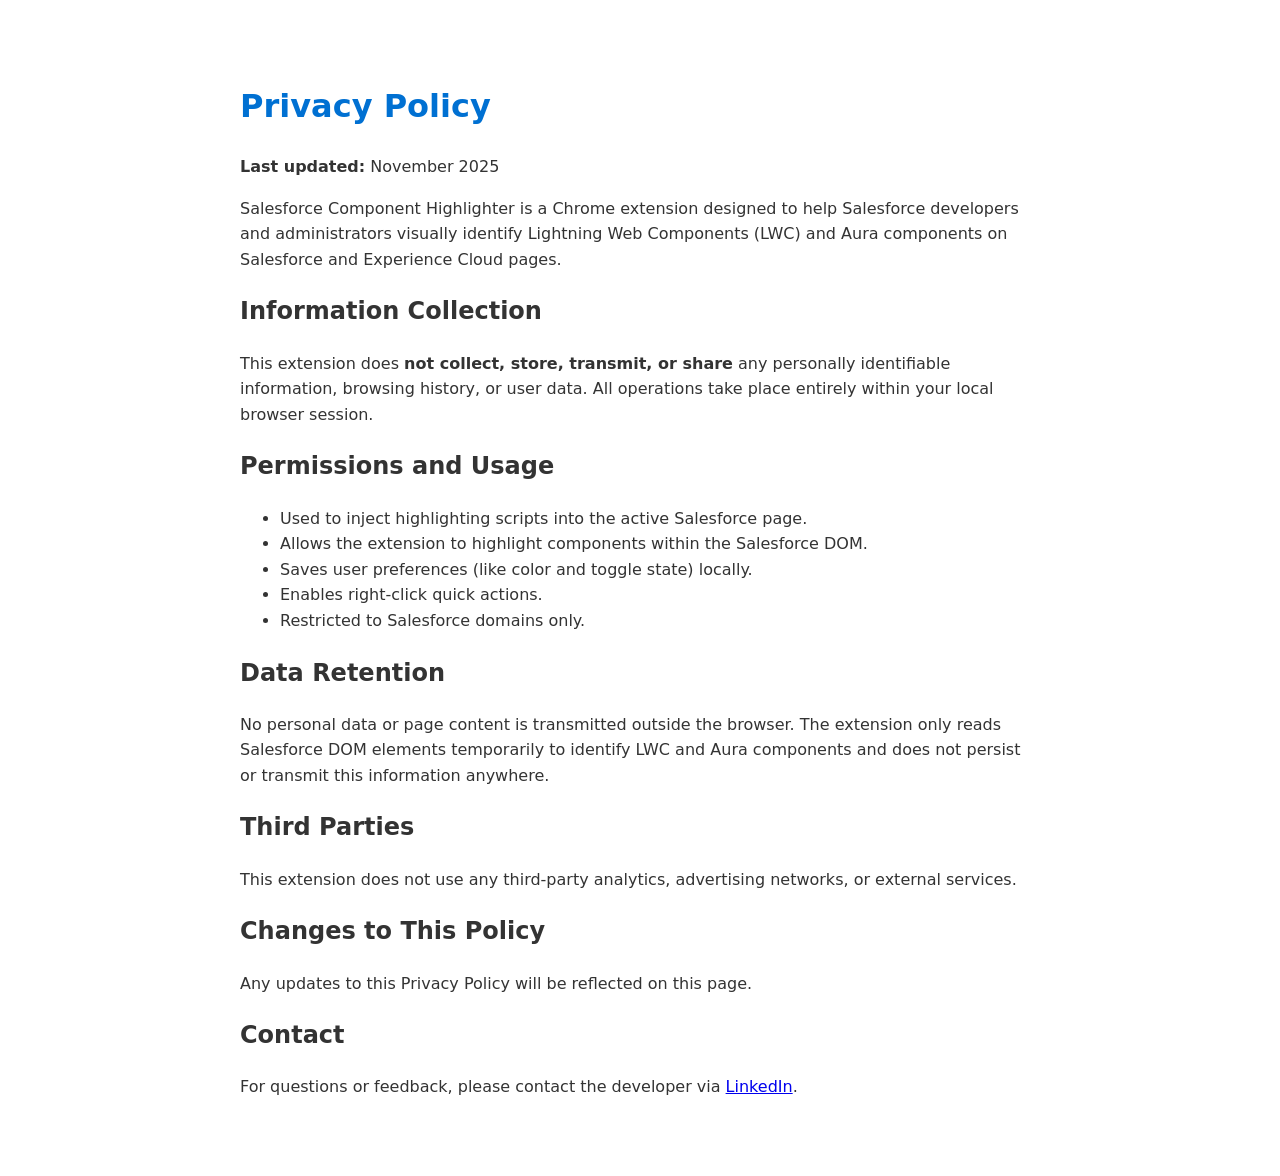
==== privacy-policy.html @ 27f83e3c "privacy-policy-v1 Added privacy policy for public" ====
<!DOCTYPE html>
<html lang="en">
<head>
  <meta charset="UTF-8">
  <meta name="viewport" content="width=device-width, initial-scale=1.0">
  <title>Privacy Policy - Salesforce Component Highlighter</title>
  <style>
    body {
      font-family: system-ui, sans-serif;
      max-width: 800px;
      margin: 40px auto;
      padding: 20px;
      line-height: 1.6;
      color: #333;
    }
    h1 { color: #0070d2; }
  </style>
</head>
<body>
  <h1>Privacy Policy</h1>
  <p><strong>Last updated:</strong> November 2025</p>

  <p>
    Salesforce Component Highlighter is a Chrome extension designed to help Salesforce developers
    and administrators visually identify Lightning Web Components (LWC) and Aura components
    on Salesforce and Experience Cloud pages.
  </p>

  <h2>Information Collection</h2>
  <p>
    This extension does <strong>not collect, store, transmit, or share</strong> any personally
    identifiable information, browsing history, or user data. All operations take place
    entirely within your local browser session.
  </p>

  <h2>Permissions and Usage</h2>
  <ul>
    <li><!--<strong>activeTab:</strong>--> Used to inject highlighting scripts into the active Salesforce page.</li>
    <li><!--<strong>scripting:</strong>--> Allows the extension to highlight components within the Salesforce DOM.</li>
    <li><!--<strong>storage:</strong>--> Saves user preferences (like color and toggle state) locally.</li>
    <li><!--<strong>contextMenus:</strong>--> Enables right-click quick actions.</li>
    <li><!--<strong>Host permissions:</strong>--> Restricted to Salesforce domains only.</li>
  </ul>

  <h2>Data Retention</h2>
  <p>
    No personal data or page content is transmitted outside the browser. The extension only reads
    Salesforce DOM elements temporarily to identify LWC and Aura components and does not persist
    or transmit this information anywhere.
  </p>

  <h2>Third Parties</h2>
  <p>
    This extension does not use any third-party analytics, advertising networks,
    or external services.
  </p>

  <h2>Changes to This Policy</h2>
  <p>
    Any updates to this Privacy Policy will be reflected on this page.
  </p>

  <h2>Contact</h2>
  <p>
    For questions or feedback, please contact the developer via
    <a href="https://in.linkedin.com/in/nikhil-kumar-033b471b2" target="_blank">LinkedIn</a>.
  </p>
</body>
</html>
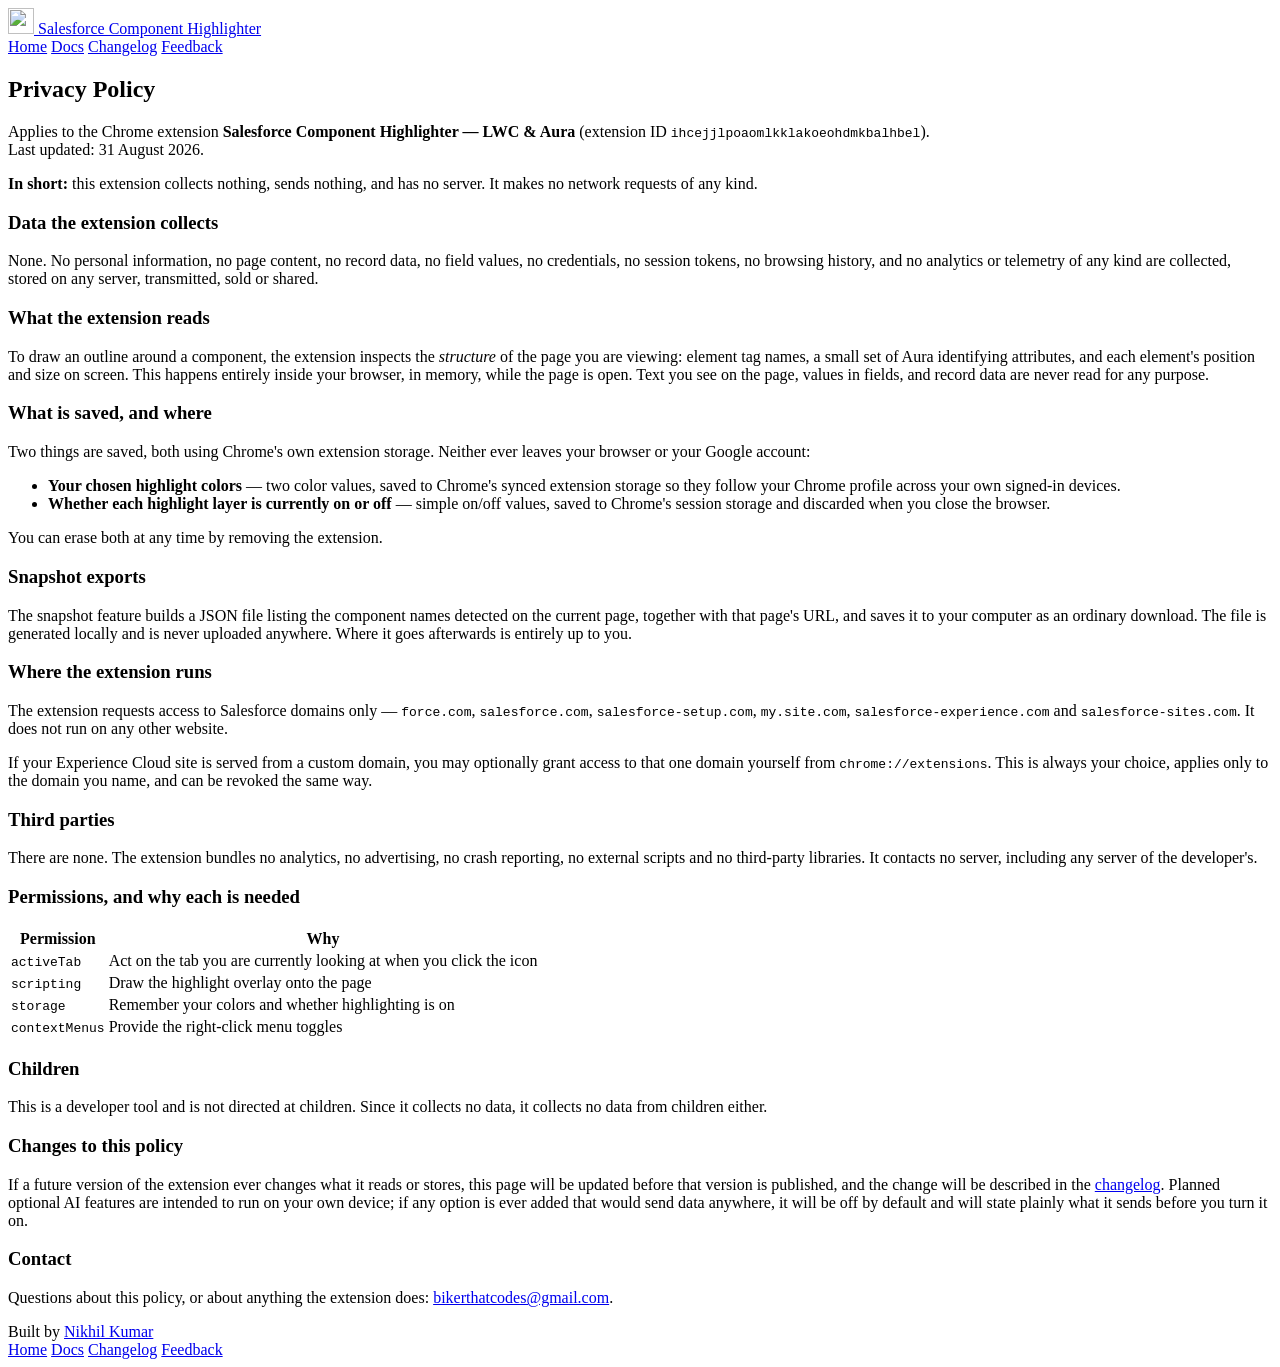
==== commit 2aa96d96: "Add files via upload" ====
--- a/privacy-policy.html
+++ b/privacy-policy.html
@@ -1,69 +1,106 @@
-<!DOCTYPE html>
-<html lang="en">
-<head>
-  <meta charset="UTF-8">
-  <meta name="viewport" content="width=device-width, initial-scale=1.0">
-  <title>Privacy Policy - Salesforce Component Highlighter</title>
-  <style>
-    body {
-      font-family: system-ui, sans-serif;
-      max-width: 800px;
-      margin: 40px auto;
-      padding: 20px;
-      line-height: 1.6;
-      color: #333;
-    }
-    h1 { color: #0070d2; }
-  </style>
-</head>
-<body>
-  <h1>Privacy Policy</h1>
-  <p><strong>Last updated:</strong> November 2025</p>
-
-  <p>
-    Salesforce Component Highlighter is a Chrome extension designed to help Salesforce developers
-    and administrators visually identify Lightning Web Components (LWC) and Aura components
-    on Salesforce and Experience Cloud pages.
-  </p>
-
-  <h2>Information Collection</h2>
-  <p>
-    This extension does <strong>not collect, store, transmit, or share</strong> any personally
-    identifiable information, browsing history, or user data. All operations take place
-    entirely within your local browser session.
-  </p>
-
-  <h2>Permissions and Usage</h2>
-  <ul>
-    <li><!--<strong>activeTab:</strong>--> Used to inject highlighting scripts into the active Salesforce page.</li>
-    <li><!--<strong>scripting:</strong>--> Allows the extension to highlight components within the Salesforce DOM.</li>
-    <li><!--<strong>storage:</strong>--> Saves user preferences (like color and toggle state) locally.</li>
-    <li><!--<strong>contextMenus:</strong>--> Enables right-click quick actions.</li>
-    <li><!--<strong>Host permissions:</strong>--> Restricted to Salesforce domains only.</li>
-  </ul>
-
-  <h2>Data Retention</h2>
-  <p>
-    No personal data or page content is transmitted outside the browser. The extension only reads
-    Salesforce DOM elements temporarily to identify LWC and Aura components and does not persist
-    or transmit this information anywhere.
-  </p>
-
-  <h2>Third Parties</h2>
-  <p>
-    This extension does not use any third-party analytics, advertising networks,
-    or external services.
-  </p>
-
-  <h2>Changes to This Policy</h2>
-  <p>
-    Any updates to this Privacy Policy will be reflected on this page.
-  </p>
-
-  <h2>Contact</h2>
-  <p>
-    For questions or feedback, please contact the developer via
-    <a href="https://in.linkedin.com/in/nikhil-kumar-033b471b2" target="_blank">LinkedIn</a>.
-  </p>
-</body>
-</html>+<!DOCTYPE html>
+<html lang="en">
+<head>
+<meta charset="utf-8">
+<meta name="viewport" content="width=device-width, initial-scale=1">
+<title>Privacy Policy — Salesforce Component Highlighter</title>
+<meta name="description" content="Privacy policy for the Salesforce Component Highlighter Chrome extension for LWC and Aura. No data collection, no network requests, no analytics.">
+<link rel="canonical" href="https://colt255programmer.github.io/salesforce-component-highlighter/privacy-policy.html">
+<meta property="og:type" content="article">
+<meta property="og:title" content="Privacy Policy — Salesforce Component Highlighter">
+<meta property="og:description" content="No data collection, no network requests, no analytics.">
+<link rel="icon" type="image/png" sizes="128x128" href="assets/mark-128.png">
+<link rel="icon" type="image/png" sizes="48x48" href="assets/mark-48.png">
+<link rel="apple-touch-icon" href="assets/mark-128.png">
+<meta property="og:image" content="https://colt255programmer.github.io/salesforce-component-highlighter/assets/lockup-128.png">
+<link rel="stylesheet" href="assets/style.css">
+</head>
+<body>
+
+<header class="site">
+  <div class="wrap">
+    <a class="brand" href="index.html"><img src="assets/mark-48.png" alt="" width="26" height="26"> Salesforce Component Highlighter</a>
+    <nav class="site-nav">
+      <a href="index.html">Home</a>
+      <a href="docs.html">Docs</a>
+      <a href="changelog.html">Changelog</a>
+      <a href="feedback.html">Feedback</a>
+    </nav>
+  </div>
+</header>
+
+<section>
+  <div class="wrap prose">
+    <h2>Privacy Policy</h2>
+    <p style="color:var(--fg-muted)">
+      Applies to the Chrome extension <strong>Salesforce Component Highlighter — LWC &amp; Aura</strong>
+      (extension ID <code>ihcejjlpoaomlkklakoeohdmkbalhbel</code>).<br>
+      Last updated: 31 August 2026.
+    </p>
+
+    <div class="note">
+      <strong>In short:</strong> this extension collects nothing, sends nothing, and has no server. It makes no network requests of any kind.
+    </div>
+
+    <h3>Data the extension collects</h3>
+    <p>None. No personal information, no page content, no record data, no field values, no credentials, no session tokens, no browsing history, and no analytics or telemetry of any kind are collected, stored on any server, transmitted, sold or shared.</p>
+
+    <h3>What the extension reads</h3>
+    <p>To draw an outline around a component, the extension inspects the <em>structure</em> of the page you are viewing: element tag names, a small set of Aura identifying attributes, and each element's position and size on screen. This happens entirely inside your browser, in memory, while the page is open. Text you see on the page, values in fields, and record data are never read for any purpose.</p>
+
+    <h3>What is saved, and where</h3>
+    <p>Two things are saved, both using Chrome's own extension storage. Neither ever leaves your browser or your Google account:</p>
+    <ul>
+      <li><strong>Your chosen highlight colors</strong> — two color values, saved to Chrome's synced extension storage so they follow your Chrome profile across your own signed-in devices.</li>
+      <li><strong>Whether each highlight layer is currently on or off</strong> — simple on/off values, saved to Chrome's session storage and discarded when you close the browser.</li>
+    </ul>
+    <p>You can erase both at any time by removing the extension.</p>
+
+    <h3>Snapshot exports</h3>
+    <p>The snapshot feature builds a JSON file listing the component names detected on the current page, together with that page's URL, and saves it to your computer as an ordinary download. The file is generated locally and is never uploaded anywhere. Where it goes afterwards is entirely up to you.</p>
+
+    <h3>Where the extension runs</h3>
+    <p>The extension requests access to Salesforce domains only — <code>force.com</code>, <code>salesforce.com</code>, <code>salesforce-setup.com</code>, <code>my.site.com</code>, <code>salesforce-experience.com</code> and <code>salesforce-sites.com</code>. It does not run on any other website.</p>
+    <p>If your Experience Cloud site is served from a custom domain, you may optionally grant access to that one domain yourself from <code>chrome://extensions</code>. This is always your choice, applies only to the domain you name, and can be revoked the same way.</p>
+
+    <h3>Third parties</h3>
+    <p>There are none. The extension bundles no analytics, no advertising, no crash reporting, no external scripts and no third-party libraries. It contacts no server, including any server of the developer's.</p>
+
+    <h3>Permissions, and why each is needed</h3>
+    <div class="table-scroll" style="margin-top:14px">
+      <table>
+        <thead><tr><th>Permission</th><th>Why</th></tr></thead>
+        <tbody>
+          <tr><td><code>activeTab</code></td><td class="wrap-cell">Act on the tab you are currently looking at when you click the icon</td></tr>
+          <tr><td><code>scripting</code></td><td class="wrap-cell">Draw the highlight overlay onto the page</td></tr>
+          <tr><td><code>storage</code></td><td class="wrap-cell">Remember your colors and whether highlighting is on</td></tr>
+          <tr><td><code>contextMenus</code></td><td class="wrap-cell">Provide the right-click menu toggles</td></tr>
+        </tbody>
+      </table>
+    </div>
+
+    <h3>Children</h3>
+    <p>This is a developer tool and is not directed at children. Since it collects no data, it collects no data from children either.</p>
+
+    <h3>Changes to this policy</h3>
+    <p>If a future version of the extension ever changes what it reads or stores, this page will be updated before that version is published, and the change will be described in the <a href="changelog.html">changelog</a>. Planned optional AI features are intended to run on your own device; if any option is ever added that would send data anywhere, it will be off by default and will state plainly what it sends before you turn it on.</p>
+
+    <h3>Contact</h3>
+    <p>Questions about this policy, or about anything the extension does: <a href="mailto:bikerthatcodes@gmail.com">bikerthatcodes@gmail.com</a>.</p>
+  </div>
+</section>
+
+<footer class="site">
+  <div class="wrap">
+    <span>Built by <a href="https://in.linkedin.com/in/nikhil-kumar-033b471b2" target="_blank" rel="noopener">Nikhil Kumar</a></span>
+    <nav>
+      <a href="index.html">Home</a>
+      <a href="docs.html">Docs</a>
+      <a href="changelog.html">Changelog</a>
+      <a href="feedback.html">Feedback</a>
+    </nav>
+  </div>
+</footer>
+
+</body>
+</html>
